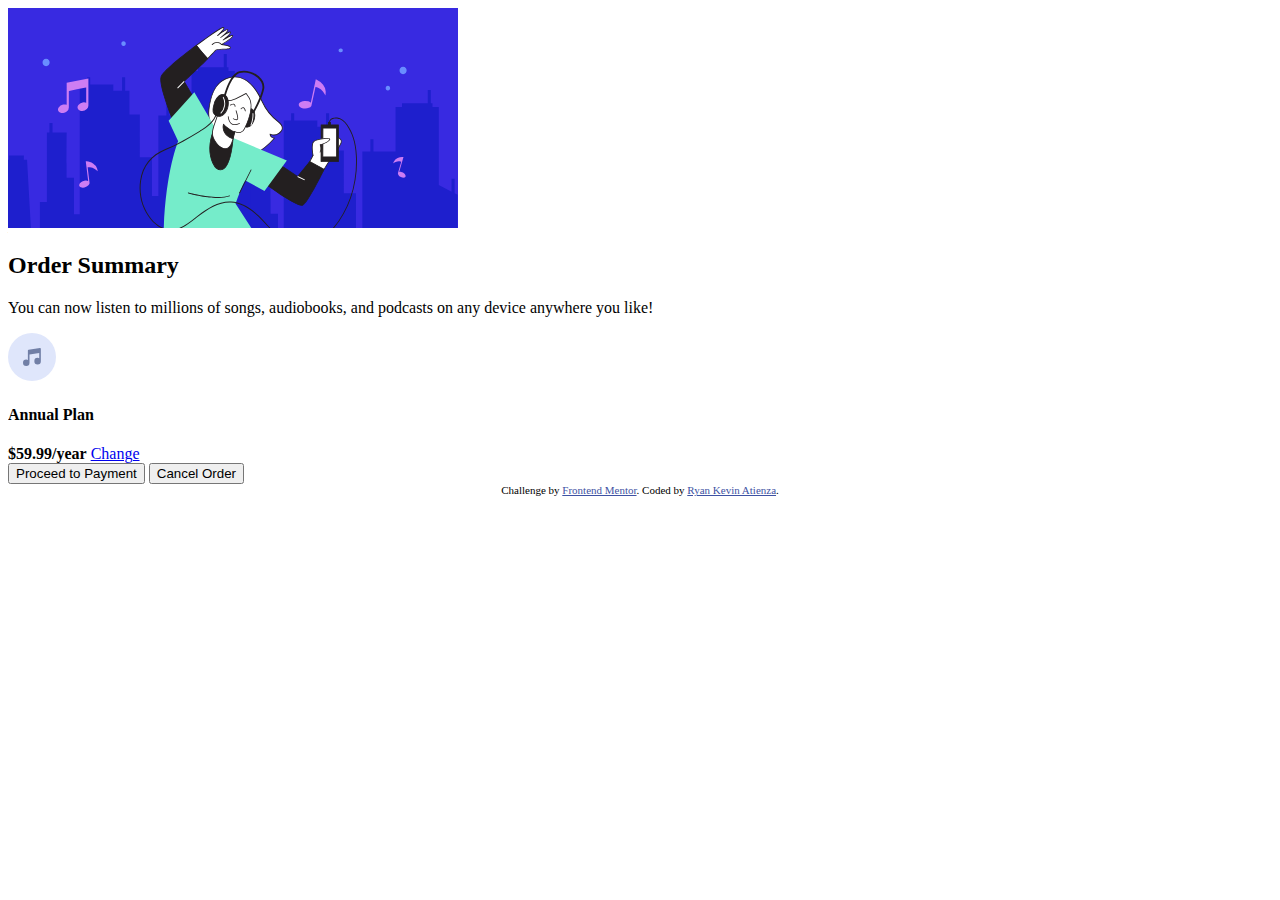
==== src/index.html @ d4e8670b "add structure to content in index.html" ====
<!DOCTYPE html>
<html lang="en">
<head>
  <meta charset="UTF-8">
  <meta name="viewport" content="width=device-width, initial-scale=1.0"> <!-- displays site properly based on user's device -->

  <link rel="icon" type="image/png" sizes="32x32" href="./images/favicon-32x32.png">
  
  <title>Frontend Mentor | Order summary card</title>

  <!-- Feel free to remove these styles or customise in your own stylesheet 👍 -->
  <style>
    .attribution { font-size: 11px; text-align: center; }
    .attribution a { color: hsl(228, 45%, 44%); }
  </style>
</head>
<body>
  <section class="order-summary-component">
    <embed id='illustration-hero' src='../images/illustration-hero.svg' />
    <h2>Order Summary</h2>

    <p>
      You can now listen to millions of songs, audiobooks, and podcasts on any 
      device anywhere you like!
    </p>

    <div>
      <embed id="icon-music" src='../images/icon-music.svg'/>
      <h4>Annual Plan</h4>
      <strong>$59.99/year</strong>

      <a href="#">Change</a>
    </div>

    <button>Proceed to Payment</button>
    <button>Cancel Order</button>
  </section>
  <div class="attribution">
    Challenge by <a href="https://www.frontendmentor.io?ref=challenge" target="_blank">Frontend Mentor</a>. 
    Coded by <a href="#">Ryan Kevin Atienza</a>.
  </div>
</body>
</html>
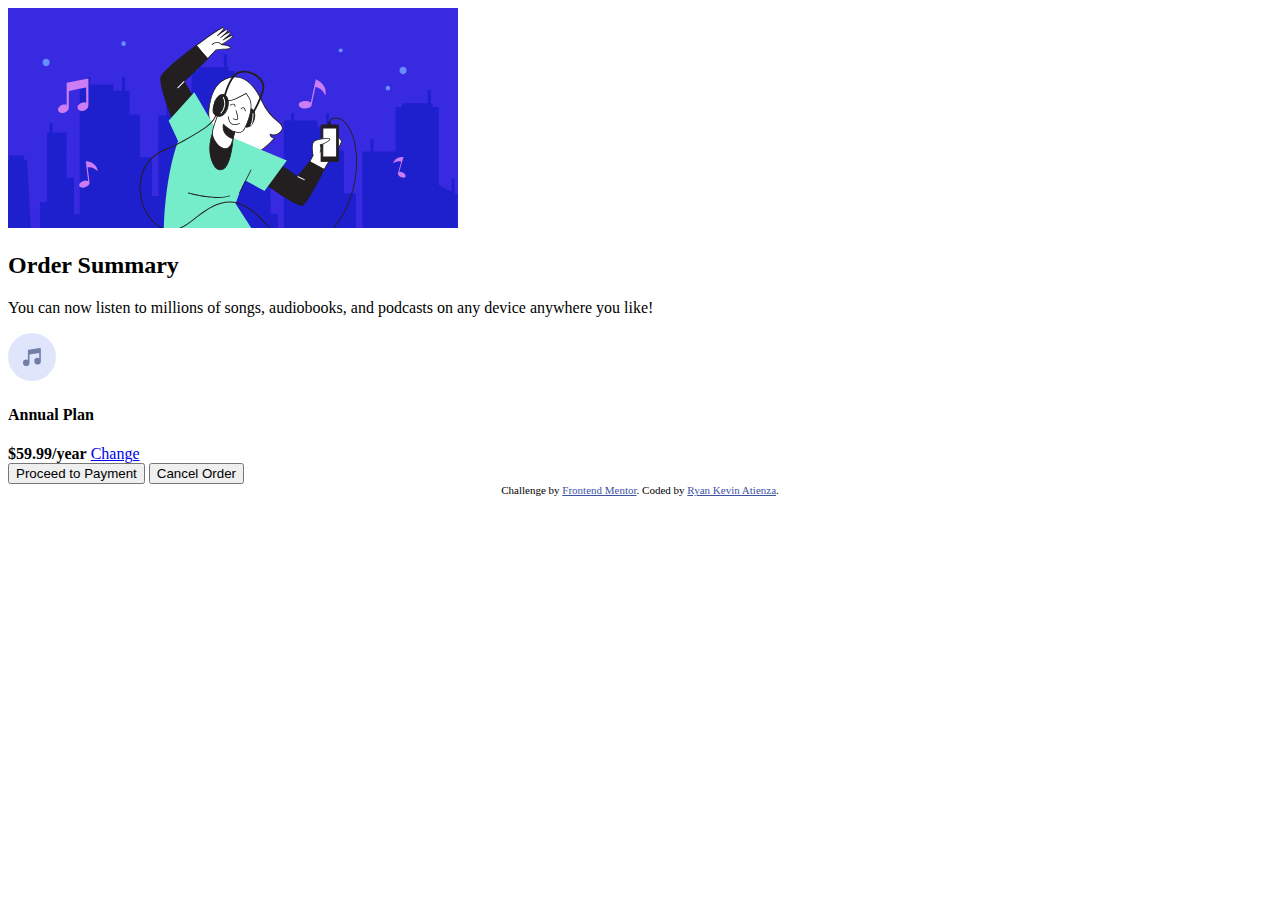
==== commit decb2132: "adjust html, add scss file for styles" ====
--- a/src/index.html
+++ b/src/index.html
@@ -16,7 +16,8 @@
 </head>
 <body>
   <section class="order-summary-component">
-    <embed id='illustration-hero' src='../images/illustration-hero.svg' />
+    <img id='illustration-hero' src='../images/illustration-hero.svg' 
+      alt='Image of a person wearing headphones while listening and dancing to music on their phone'/>
     <h2>Order Summary</h2>
 
     <p>
@@ -25,11 +26,12 @@
     </p>
 
     <div>
-      <embed id="icon-music" src='../images/icon-music.svg'/>
+      <img id="icon-music" src='../images/icon-music.svg'
+        alt='A circle icon with a music note in the center'/>
       <h4>Annual Plan</h4>
       <strong>$59.99/year</strong>
 
-      <a href="#">Change</a>
+      <a href="#" role="button">Change</a>
     </div>
 
     <button>Proceed to Payment</button>
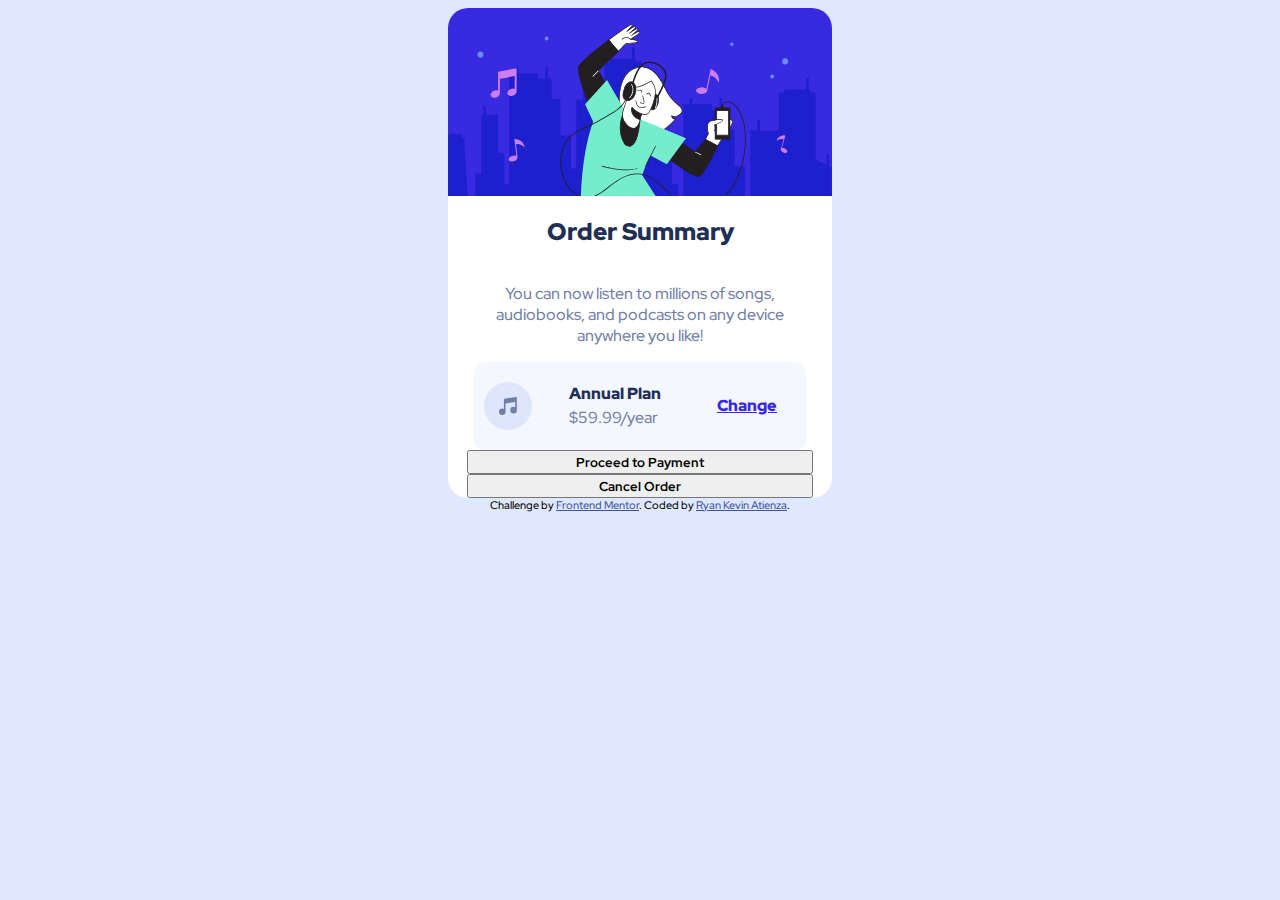
==== commit bef351cd: "add styling for containers and text" ====
--- a/src/index.html
+++ b/src/index.html
@@ -4,8 +4,13 @@
   <meta charset="UTF-8">
   <meta name="viewport" content="width=device-width, initial-scale=1.0"> <!-- displays site properly based on user's device -->
 
-  <link rel="icon" type="image/png" sizes="32x32" href="./images/favicon-32x32.png">
+  <link rel="icon" type="image/png" sizes="32x32" href="../images/favicon-32x32.png">
+  <link rel='stylesheet' href='styles.css' />
   
+  <link rel="preconnect" href="https://fonts.googleapis.com">
+  <link rel="preconnect" href="https://fonts.gstatic.com" crossorigin>
+  <link href="https://fonts.googleapis.com/css2?family=Red+Hat+Display:wght@500;700;900&display=swap" rel="stylesheet">
+
   <title>Frontend Mentor | Order summary card</title>
 
   <!-- Feel free to remove these styles or customise in your own stylesheet 👍 -->
@@ -15,28 +20,30 @@
   </style>
 </head>
 <body>
-  <section class="order-summary-component">
+  <div class='order_component'>
     <img id='illustration-hero' src='../images/illustration-hero.svg' 
-      alt='Image of a person wearing headphones while listening and dancing to music on their phone'/>
-    <h2>Order Summary</h2>
-
-    <p>
-      You can now listen to millions of songs, audiobooks, and podcasts on any 
-      device anywhere you like!
-    </p>
-
-    <div>
-      <img id="icon-music" src='../images/icon-music.svg'
-        alt='A circle icon with a music note in the center'/>
-      <h4>Annual Plan</h4>
-      <strong>$59.99/year</strong>
-
-      <a href="#" role="button">Change</a>
-    </div>
-
-    <button>Proceed to Payment</button>
-    <button>Cancel Order</button>
-  </section>
+    alt='Image of a person wearing headphones while listening and dancing to music on their phone'/>
+    <section class="order_summary">
+      <h2>Order Summary</h2>
+  
+      <p>
+        You can now listen to millions of songs, audiobooks, and podcasts on any 
+        device anywhere you like!
+      </p>
+  
+      <section class="order_details">
+        <img id="icon-music" src='../images/icon-music.svg'
+          alt='A circle icon with a music note in the center'/>
+        <h4>Annual Plan</h4>
+        <strong class="cost">$59.99/year</strong>
+  
+        <a href="#" role="button">Change</a>
+      </section>
+  
+      <button class="proceed_button">Proceed to Payment</button>
+      <button class="cancel_button">Cancel Order</button>
+    </section>
+  </div>
   <div class="attribution">
     Challenge by <a href="https://www.frontendmentor.io?ref=challenge" target="_blank">Frontend Mentor</a>. 
     Coded by <a href="#">Ryan Kevin Atienza</a>.
--- a/src/styles.css
+++ b/src/styles.css
@@ -0,0 +1,98 @@
+@media screen and (max-width: 375px) {
+  .order_component {
+    width: 90vw;
+    height: 70vh;
+  }
+}
+@media screen and (min-width: 376px) {
+  .order_component {
+    width: 30vw;
+  }
+}
+html {
+  background-color: #e0e8ff;
+}
+
+* {
+  font-family: "Red Hat Display", sans-serif;
+  font-weight: 500;
+  text-align: center;
+}
+
+p {
+  font-size: 16px;
+  color: #7280a7;
+}
+
+h2, h4 {
+  font-weight: 900;
+  color: #1f2f56;
+}
+
+button {
+  font-weight: 700;
+}
+
+img {
+  object-fit: contain;
+  border-radius: 20px 20px 0 0;
+}
+
+.order_component {
+  display: flex;
+  flex-direction: column;
+  margin: auto;
+  border-radius: 20px;
+  background-color: white;
+}
+
+.order_summary {
+  display: flex;
+  flex-direction: column;
+  width: 90%;
+  margin: 0 auto;
+}
+
+.order_details {
+  background-color: #f5f7ff;
+  border-radius: 10px;
+  width: inherit;
+  margin: auto;
+  display: grid;
+  grid-template-columns: 3;
+  grid-template-rows: 2;
+  padding: 20px 10px;
+}
+
+.order_details img {
+  grid-column: 1/1;
+  grid-row: 1/span 2;
+  width: fit-content;
+  align-self: center;
+}
+
+.order_details h4 {
+  grid-column: 2/2;
+  grid-row: 1/1;
+  justify-self: left;
+  align-self: center;
+  margin: 0 0;
+}
+
+.order_details strong {
+  grid-column: 2/2;
+  grid-row: 2/2;
+  justify-self: left;
+  align-self: center;
+  color: #7280a7;
+}
+
+.order_details a {
+  grid-column: 3/3;
+  grid-row: 1/span 2;
+  align-self: center;
+  color: #3829e0;
+  font-weight: 900;
+}
+
+/*# sourceMappingURL=styles.css.map */
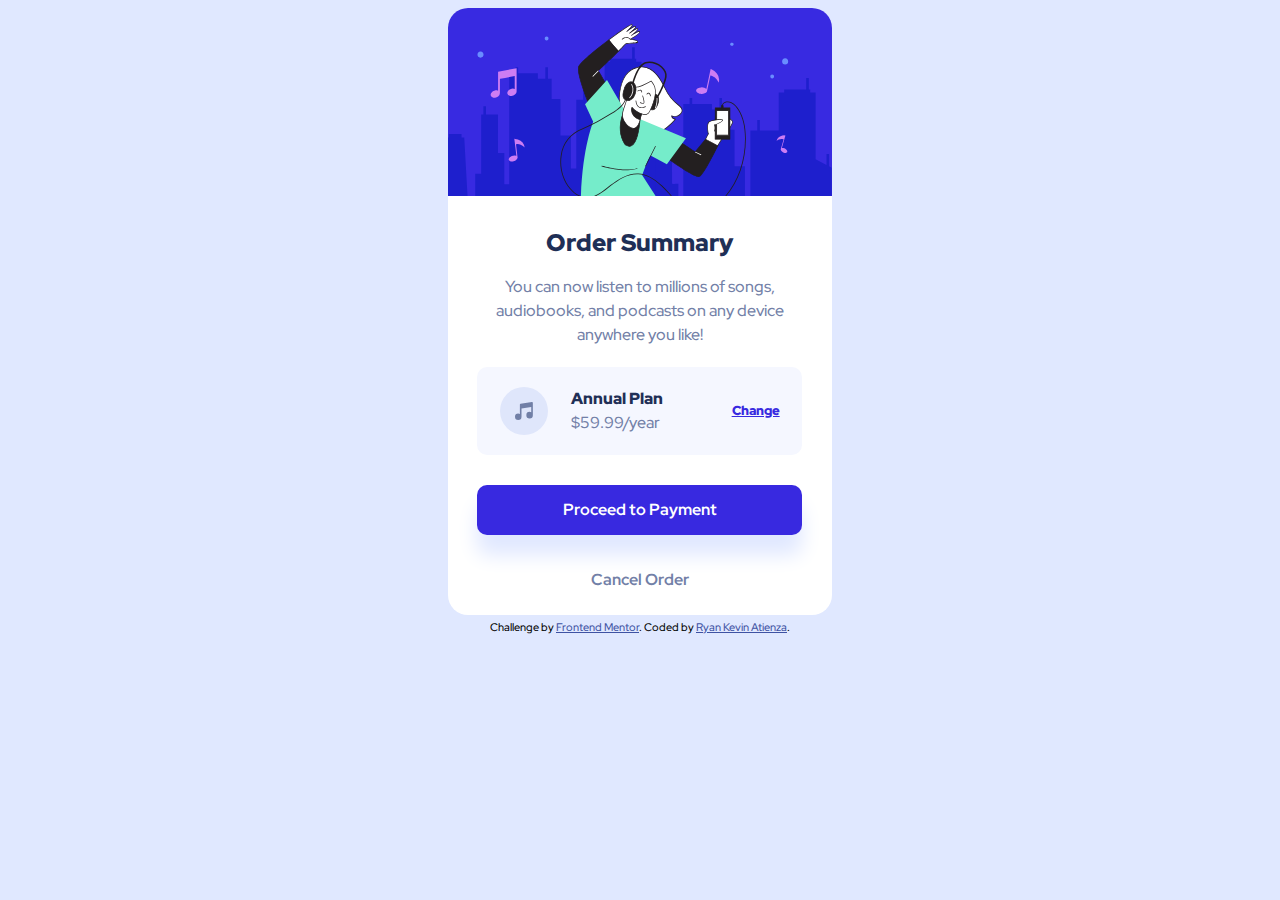
==== commit b9f32de2: "majority of styling for mobile view done" ====
--- a/src/index.html
+++ b/src/index.html
@@ -33,15 +33,23 @@
   
       <section class="order_details">
         <img id="icon-music" src='../images/icon-music.svg'
-          alt='A circle icon with a music note in the center'/>
-        <h4>Annual Plan</h4>
-        <strong class="cost">$59.99/year</strong>
+          alt='A circle icon with a music note in the center'
+          class="order_grid_item"/>
+        <h4 class="order_grid_item">
+          Annual Plan
+        </h4>
+        <strong class="order_grid_item">
+          $59.99/year
+        </strong>
   
-        <a href="#" role="button">Change</a>
+        <a class="order_grid_item" 
+        href="#" role="button">
+          Change
+        </a>
       </section>
   
-      <button class="proceed_button">Proceed to Payment</button>
-      <button class="cancel_button">Cancel Order</button>
+      <button class="proceed">Proceed to Payment</button>
+      <button class="cancel">Cancel Order</button>
     </section>
   </div>
   <div class="attribution">
--- a/src/styles.css
+++ b/src/styles.css
@@ -1,7 +1,8 @@
 @media screen and (max-width: 375px) {
   .order_component {
-    width: 90vw;
-    height: 70vh;
+    width: 87vw;
+    height: fit-content;
+    padding-bottom: 10px;
   }
 }
 @media screen and (min-width: 376px) {
@@ -17,20 +18,42 @@
   font-family: "Red Hat Display", sans-serif;
   font-weight: 500;
   text-align: center;
+  line-height: 1.5rem;
 }
 
 p {
   font-size: 16px;
   color: #7280a7;
+  margin: 0;
+  padding: 20px 15px;
 }
 
 h2, h4 {
   font-weight: 900;
   color: #1f2f56;
+  margin-top: 35px;
+  margin-bottom: 0px;
 }
 
 button {
   font-weight: 700;
+  font-size: 16px;
+  width: inherit;
+  margin: 10px auto;
+  padding: 13px 10px;
+  border: none;
+  border-radius: 10px;
+}
+
+.proceed {
+  background-color: #3829e0;
+  color: white;
+  box-shadow: 0 20px 20px #e0e8ff;
+}
+
+.cancel {
+  background-color: transparent;
+  color: #7280a7;
 }
 
 img {
@@ -49,7 +72,7 @@
 .order_summary {
   display: flex;
   flex-direction: column;
-  width: 90%;
+  width: 92%;
   margin: 0 auto;
 }
 
@@ -58,17 +81,22 @@
   border-radius: 10px;
   width: inherit;
   margin: auto;
+  margin-bottom: 20px;
   display: grid;
   grid-template-columns: 3;
   grid-template-rows: 2;
-  padding: 20px 10px;
+  padding: 20px 0;
+}
+
+.order_grid_item {
+  width: fit-content;
+  align-self: center;
+  justify-self: center;
 }
 
 .order_details img {
   grid-column: 1/1;
   grid-row: 1/span 2;
-  width: fit-content;
-  align-self: center;
 }
 
 .order_details h4 {
@@ -92,6 +120,7 @@
   grid-row: 1/span 2;
   align-self: center;
   color: #3829e0;
+  font-size: 0.8rem;
   font-weight: 900;
 }
 
